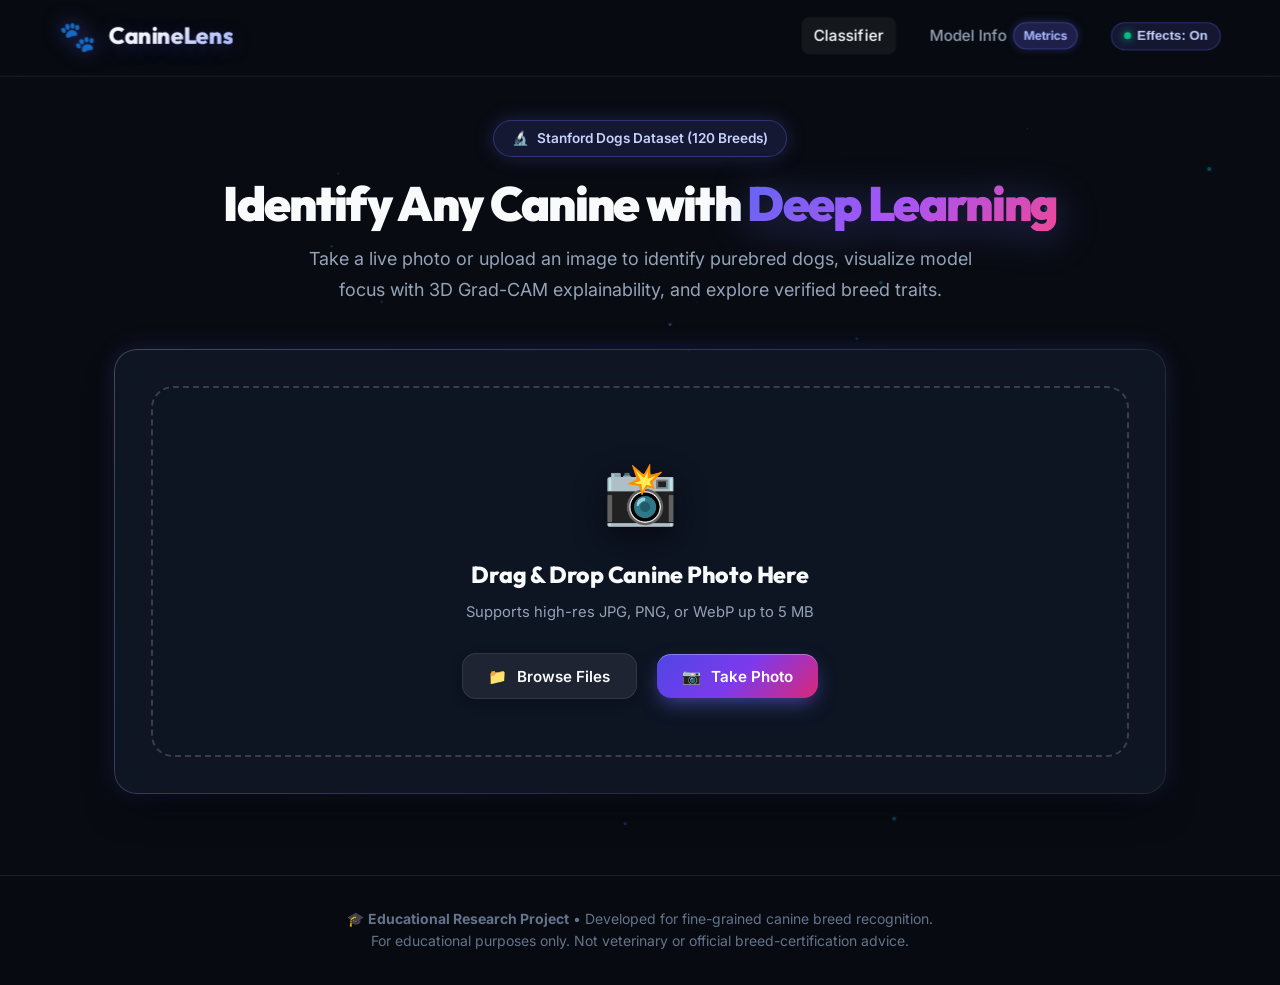
==== index.html @ 63f66c31 "Deploy GitHub Pages web app: add root index.html, .nojekyll, client-side AI engine, and model artifa" ====
<!DOCTYPE html>
<html lang="en">
<head>
  <meta charset="UTF-8">
  <meta name="viewport" content="width=device-width, initial-scale=1.0">
  <title>CanineLens | Dog Breed Detection &amp; Explainability System</title>
  <meta name="description" content="College deep learning research project: identify 120 dog breeds using EfficientNetB0 transfer learning with Grad-CAM explainability and breed trait profiles.">
  <link rel="stylesheet" href="static/css/style.css">
  <!-- FX HOOK: 3D Mascot & Sensory FX Stylesheet -->
  <link rel="stylesheet" href="static/css/fx.css">
  <link rel="icon" href="data:image/svg+xml,<svg xmlns=%22http://www.w3.org/2000/svg%22 viewBox=%220%22%20y=%220%22%20width=%22100%22%20height=%22100%22><text%20y=%22.9em%22%20font-size=%2290%22>🐕</text></svg>">
</head>
<body>

  <!-- Interactive 3D Background Canvas -->
  <canvas id="bgCanvas3D"></canvas>

  <!-- Demo Mode Banner (Dynamically injected if model is missing) -->
  <div id="demoBanner" class="demo-banner" style="display: none;" role="alert">
    <span>⚠️</span>
    <span id="demoBannerText">DEMO MODE ACTIVE: Trained model file is missing. Showing simulated benchmark responses.</span>
  </div>

  <!-- Header -->
  <header class="site-header">
    <div class="header-container">
      <a href="./" class="brand-link" aria-label="CanineLens Home">
        <span class="brand-icon" aria-hidden="true">🐾</span>
        <span class="brand-title">CanineLens</span>
      </a>
      <nav class="nav-links" aria-label="Main Navigation">
        <a href="./" class="nav-item active" aria-current="page">Classifier</a>
        <a href="info.html" class="nav-item">
          <span>Model Info</span>
          <span class="nav-badge">Metrics</span>
        </a>
        <!-- FX HOOK: Master Effects Toggle Button -->
        <button type="button" id="fxToggleBtn" class="fx-toggle-btn" aria-label="Toggle sensory effects on or off">
          <span class="fx-indicator-dot"></span>
          <span>Effects: On</span>
        </button>
      </nav>
    </div>
  </header>

  <!-- Main Content -->
  <main class="main-content">

    <!-- Hero Title with 3D Float -->
    <section class="hero-section">
      <div class="hero-pill">
        <span>🔬</span>
        <span>Stanford Dogs Dataset (120 Breeds)</span>
      </div>
      <h1 class="hero-title">
        Identify Any Canine with <span class="gradient-text">Deep Learning</span>
      </h1>
      <p class="hero-desc">
        Take a live photo or upload an image to identify purebred dogs, visualize model focus with 3D Grad-CAM explainability, and explore verified breed traits.
      </p>
    </section>

    <!-- Upload & Interactive Card with 3D Tilt -->
    <section class="glass-card upload-grid" aria-labelledby="uploadHeading">
      <h2 id="uploadHeading" class="sr-only" style="display: none;">Upload Image</h2>
      
      <!-- Drag & Drop Zone -->
      <div id="dropzone" class="dropzone-container" tabindex="0" role="button" aria-label="Upload dog photo dropzone">
        <div class="dropzone-icon" aria-hidden="true">📸</div>
        <h3 class="dropzone-title">Drag &amp; Drop Canine Photo Here</h3>
        <p class="dropzone-hint">Supports high-res JPG, PNG, or WebP up to 5 MB</p>
        
        <div class="upload-actions">
          <button type="button" id="browseBtn" class="btn btn-secondary" aria-label="Browse files on device">
            <span>📁</span>
            <span>Browse Files</span>
          </button>
          
          <button type="button" id="cameraBtn" class="btn btn-primary btn-3d-pulse" aria-label="Open Camera to Take Photo">
            <span>📷</span>
            <span>Take Photo</span>
          </button>
        </div>

        <!-- Hidden File Inputs -->
        <input type="file" id="fileInput" accept="image/jpeg,image/png,image/webp" style="display: none;">
        <input type="file" id="cameraInput" accept="image/jpeg,image/png,image/webp" capture="environment" style="display: none;">
      </div>

      <!-- Preview & Submission Panel -->
      <div id="previewPanel" class="preview-panel">
        <div class="preview-content">
          <div class="preview-img-wrapper">
            <img id="previewImg" src="" alt="Selected dog image preview">
          </div>
          <div class="preview-meta">
            <div id="previewName" class="preview-filename">image.jpg</div>
            <div id="previewSize" class="preview-filesize">0 KB</div>
            <button type="button" id="clearBtn" class="btn btn-secondary btn-sm" aria-label="Remove image">
              <span>✕</span>
              <span>Remove</span>
            </button>
          </div>
        </div>

        <div class="options-strip">
          <!-- Grad-CAM Toggle -->
          <label class="toggle-wrapper" title="Generates Gradient-weighted Class Activation Map overlay to interpret model decision">
            <input type="checkbox" id="gradcamToggle" class="toggle-input">
            <span class="toggle-switch"></span>
            <span class="toggle-label">🔍 Show what the model looked at (Grad-CAM)</span>
          </label>

          <!-- Submit Button -->
          <button type="button" id="predictBtn" class="btn btn-primary" aria-label="Classify Dog Breed">
            <span>⚡</span>
            <span>Identify Breed</span>
          </button>
        </div>
      </div>

      <!-- 3D Holographic AI Scanner & Loading State -->
      <div id="loadingIndicator" class="loading-indicator" role="status" aria-live="polite">
        <div class="scanner-3d-box">
          <div class="scanner-3d-ring"></div>
          <div class="scanner-3d-ring-inner"></div>
          <div class="scanner-3d-laser"></div>
          <div class="scanner-3d-icon">🐕</div>
        </div>
        <div id="loadingStatusText" class="loading-text">Analyzing canine features...</div>
        <p id="loadingSubtext" class="loading-subtext">Running MobileNetV2 gatekeeper &amp; EfficientNetB0 classification</p>
      </div>

    </section>

    <!-- Results Section with 3D Depth -->
    <section id="resultsSection" class="results-container" aria-labelledby="resultsHeading">
      <h2 id="resultsHeading" class="sr-only" style="display: none;">Classification Results</h2>

      <!-- FX HOOK: Interactive 3D Mascot & Talking Dog Assistant -->
      <div id="mascotWrapper" class="mascot-wrapper" style="display: none;">
        <div class="mascot-card glass-card">
          <div class="mascot-card-header">
            <span class="mascot-status-pill"><span class="mascot-dot"></span> CanineLens AI Companion</span>
            <span class="mascot-disclaimer-badge">Illustrative mascot, not an exact breed model</span>
          </div>
          
          <div class="mascot-body-layout">
            <!-- 3D Mascot Canvas Container -->
            <div id="dog3dContainer" class="dog3d-container"></div>
            
            <!-- Speech Bubble & Narration Controls -->
            <div id="speechBubble" class="speech-bubble" style="display: none;">
              <div class="speech-bubble-tail"></div>
              <div class="speech-bubble-header">
                <span class="speech-speaker-name">🐾 Buddy (AI Pup)</span>
                <div class="speech-controls">
                  <button type="button" id="speechReplayBtn" class="speech-btn" title="Replay voice narration" aria-label="Replay voice narration">🔄 Replay</button>
                  <button type="button" id="speechMuteBtn" class="speech-btn" title="Toggle voice mute" aria-label="Toggle voice mute">🔊 Mute</button>
                  <button type="button" id="speechStopBtn" class="speech-btn" title="Stop speaking" aria-label="Stop speaking">⏹️ Stop</button>
                </div>
              </div>
              <div id="speechCaption" class="speech-caption" aria-live="polite"></div>
            </div>
          </div>
        </div>
      </div>

      <!-- Not a Dog Rejection Alert -->
      <div id="notDogAlert" class="alert-box alert-danger" style="display: none;" role="alert">
        <div class="alert-icon">⚠️</div>
        <div>
          <strong>This doesn't look like a dog.</strong>
          <p id="notDogDesc">Our ImageNet canine filter did not detect sufficient canine anatomical features in this image. Please upload a clear photo of a dog.</p>
        </div>
      </div>

      <!-- Low Confidence Mixed Breed Alert -->
      <div id="lowConfidenceAlert" class="alert-box alert-warning" style="display: none;" role="alert">
        <div class="alert-icon">ℹ️</div>
        <div>
          <strong>Not sure, this may be a mixed breed.</strong>
          <p id="lowConfidenceDesc">The top predicted confidence is below 50%. Note that this model is trained on purebred dogs from the Stanford Dogs dataset.</p>
        </div>
      </div>

      <!-- Main Showcase Card with 3D Tilt -->
      <div id="showcaseCard" class="glass-card showcase-card" style="display: none;">
        <!-- Left: Image View (Original vs Grad-CAM) -->
        <div class="showcase-image-col">
          <div class="main-image-frame">
            <img id="resultMainImage" src="" alt="Predicted dog breed view">
          </div>
          <div id="imageSwitchTabs" class="image-switch-tabs" style="display: none;">
            <button type="button" id="tabOriginal" class="tab-btn active">Original Photo</button>
            <button type="button" id="tabGradcam" class="tab-btn">Model Focus (Grad-CAM)</button>
          </div>
        </div>

        <!-- Right: Breed Breakdown -->
        <div class="showcase-details-col">
          <div class="breed-badge-group">
            <span class="rank-badge">Top-1 Prediction</span>
            <span id="topConfidenceBadge" class="confidence-badge">95.4% Confidence</span>
          </div>

          <h2 id="topBreedName" class="top-breed-name">Chihuahua</h2>
          <div id="breedOriginPill" class="breed-origin-pill">
            <span>📍 Origin:</span>
            <span id="breedOriginText">Mexico</span>
          </div>

          <!-- Top-3 Candidate Probabilities -->
          <div class="candidates-block">
            <h3 class="candidates-title">Candidate Probability Distribution</h3>
            <div id="candidatesList">
              <!-- Dynamically rendered candidate rows -->
            </div>
          </div>
        </div>
      </div>

      <!-- Trait Card -->
      <div id="traitsCard" class="glass-card traits-card" style="display: none;">
        <h3 class="section-heading">
          <span>📋</span>
          <span>Verified Breed Trait Profile</span>
        </h3>

        <div class="traits-grid">
          <div class="trait-item">
            <div class="trait-label">Size Category</div>
            <div id="traitSize" class="trait-value">-</div>
          </div>
          <div class="trait-item">
            <div class="trait-label">Weight Range</div>
            <div id="traitWeight" class="trait-value">-</div>
          </div>
          <div class="trait-item">
            <div class="trait-label">Height Range</div>
            <div id="traitHeight" class="trait-value">-</div>
          </div>
          <div class="trait-item">
            <div class="trait-label">Lifespan Expectancy</div>
            <div id="traitLifespan" class="trait-value">-</div>
          </div>
          <div class="trait-item">
            <div class="trait-label">Energy Level</div>
            <div id="traitEnergy" class="trait-value">-</div>
          </div>
          <div class="trait-item">
            <div class="trait-label">Grooming Needs</div>
            <div id="traitGrooming" class="trait-value">-</div>
          </div>
          <div class="trait-item">
            <div class="trait-label">Good with Children</div>
            <div id="traitKids" class="trait-value">-</div>
          </div>
          <div class="trait-item" style="grid-column: 1 / -1;">
            <div class="trait-label">Temperament</div>
            <div id="traitTemperament" class="temperament-tags">
              <!-- Dynamic tags -->
            </div>
          </div>
        </div>

        <div id="traitDescription" class="trait-description">
          <!-- Description text -->
        </div>
      </div>

    </section>

  </main>

  <!-- Interactive 3D Camera Capture Modal -->
  <div id="cameraModal" class="camera-modal" style="display: none;" role="dialog" aria-modal="true" aria-labelledby="cameraModalTitle">
    <div class="camera-modal-backdrop" id="cameraBackdrop"></div>
    <div class="camera-modal-card">
      <div class="camera-modal-header">
        <div class="camera-title-badge">
          <span class="live-pulse"></span>
          <h3 id="cameraModalTitle">Live Canine Camera</h3>
        </div>
        <button type="button" id="closeCameraBtn" class="camera-close-btn" aria-label="Close camera">✕</button>
      </div>
      
      <div class="camera-viewport-wrapper">
        <video id="cameraVideo" autoplay playsinline muted></video>
        <canvas id="cameraCanvas" style="display: none;"></canvas>
        
        <!-- 3D Holographic Viewfinder Overlay -->
        <div class="camera-hud-overlay">
          <div class="hud-corner top-left"></div>
          <div class="hud-corner top-right"></div>
          <div class="hud-corner bottom-left"></div>
          <div class="hud-corner bottom-right"></div>
          <div class="hud-reticle">
            <div class="reticle-ring"></div>
            <div class="reticle-dot"></div>
          </div>
          <div class="hud-scanline"></div>
          <div class="hud-status">AI CANINE SCANNER &bull; READY</div>
        </div>
      </div>

      <div class="camera-controls">
        <button type="button" id="switchCameraBtn" class="btn btn-secondary" style="display: none;">
          <span>🔄</span>
          <span>Flip Camera</span>
        </button>
        <button type="button" id="capturePhotoBtn" class="btn btn-primary btn-3d-pulse">
          <span>📸</span>
          <span>Capture Dog Photo</span>
        </button>
        <button type="button" id="cancelCameraBtn" class="btn btn-secondary">
          <span>Cancel</span>
        </button>
      </div>

      <div id="cameraErrorMessage" class="camera-error-msg" style="display: none;"></div>
    </div>
  </div>

  <!-- Footer -->
  <footer class="site-footer">
    <p class="footer-disclaimer">
      🎓 <strong>Educational Research Project</strong> &bull; Developed for fine-grained canine breed recognition.<br>
      For educational purposes only. Not veterinary or official breed-certification advice.
    </p>
  </footer>

  <!-- FX HOOK: Three.js Offline 3D Engine & Loaders -->
  <script src="static/vendor/three.min.js"></script>
  <script src="static/vendor/GLTFLoader.js"></script>
  
  <!-- FX HOOK: 3D Mascot, Speech Narration & Master Controller -->
  <script src="static/js/dog3d.js"></script>
  <script src="static/js/speech.js"></script>
  <script src="static/js/fx.js"></script>

  <!-- Baseline Core Application -->
  <script src="static/js/app.js"></script>
</body>
</html>
---- static/css/style.css ----
/* ==============================================================================
   Dog Breed Detection System - Modern 3D Design System & Stylesheet
   ============================================================================== */

@import url('https://fonts.googleapis.com/css2?family=Outfit:wght@400;500;600;700;800;900&family=Inter:wght@300;400;500;600;700&family=JetBrains+Mono:wght@400;600&display=swap');

:root {
  --font-heading: 'Outfit', sans-serif;
  --font-body: 'Inter', sans-serif;
  --font-mono: 'JetBrains Mono', monospace;

  /* Colors */
  --bg-primary: #080b11;
  --bg-secondary: #0f1523;
  --bg-card: rgba(18, 26, 42, 0.75);
  --bg-card-hover: rgba(26, 37, 58, 0.9);
  --border-color: rgba(255, 255, 255, 0.09);
  --border-glow: rgba(99, 102, 241, 0.4);

  --accent-primary: #6366f1;
  --accent-primary-hover: #4f46e5;
  --accent-secondary: #06b6d4;
  --accent-gradient: linear-gradient(135deg, #6366f1 0%, #a855f7 50%, #ec4899 100%);
  --accent-gradient-3d: linear-gradient(135deg, #4f46e5 0%, #7c3aed 50%, #db2777 100%);
  --accent-cyan-glow: rgba(6, 182, 212, 0.5);
  --accent-emerald: #10b981;
  --accent-amber: #f59e0b;
  --accent-rose: #f43f5e;

  --text-main: #f8fafc;
  --text-muted: #94a3b8;
  --text-dim: #64748b;

  /* Radius & 3D Shadows */
  --radius-sm: 8px;
  --radius-md: 14px;
  --radius-lg: 22px;
  --radius-full: 9999px;

  --shadow-sm: 0 4px 12px rgba(0, 0, 0, 0.4);
  --shadow-md: 0 12px 30px rgba(0, 0, 0, 0.5);
  --shadow-lg: 0 20px 50px rgba(0, 0, 0, 0.6);
  --shadow-3d: 0 20px 40px -15px rgba(0, 0, 0, 0.7), 0 0 25px rgba(99, 102, 241, 0.2);
  --shadow-glow: 0 0 35px rgba(99, 102, 241, 0.35);

  --perspective-3d: 1200px;
}

/* Base Reset */
*, *::before, *::after {
  box-sizing: border-box;
  margin: 0;
  padding: 0;
}

body {
  font-family: var(--font-body);
  background-color: var(--bg-primary);
  color: var(--text-main);
  min-height: 100vh;
  display: flex;
  flex-direction: column;
  line-height: 1.6;
  overflow-x: hidden;
  position: relative;
  perspective: var(--perspective-3d);
}

/* 3D Interactive Canvas in Background */
#bgCanvas3D {
  position: fixed;
  top: 0;
  left: 0;
  width: 100vw;
  height: 100vh;
  pointer-events: none;
  z-index: 0;
  opacity: 0.65;
}

/* Header & Navigation */
header.site-header {
  border-bottom: 1px solid var(--border-color);
  background: rgba(8, 11, 17, 0.85);
  backdrop-filter: blur(16px);
  position: sticky;
  top: 0;
  z-index: 50;
  transform: translateZ(10px);
}

.header-container {
  max-width: 1200px;
  margin: 0 auto;
  padding: 1rem 1.5rem;
  display: flex;
  align-items: center;
  justify-content: space-between;
}

.brand-link {
  display: flex;
  align-items: center;
  gap: 0.75rem;
  text-decoration: none;
  color: var(--text-main);
  transition: transform 0.3s cubic-bezier(0.34, 1.56, 0.64, 1);
}

.brand-link:hover {
  transform: scale(1.04) translateZ(5px);
}

.brand-icon {
  font-size: 1.85rem;
  filter: drop-shadow(0 0 10px rgba(99, 102, 241, 0.6));
  animation: pawWiggle 4s ease-in-out infinite;
}

@keyframes pawWiggle {
  0%, 100% { transform: rotate(0deg); }
  25% { transform: rotate(-8deg); }
  75% { transform: rotate(8deg); }
}

.brand-title {
  font-family: var(--font-heading);
  font-size: 1.45rem;
  font-weight: 800;
  letter-spacing: -0.02em;
  background: linear-gradient(135deg, #ffffff 40%, #a5b4fc 100%);
  -webkit-background-clip: text;
  -webkit-text-fill-color: transparent;
  text-shadow: 0 4px 20px rgba(99, 102, 241, 0.3);
}

.nav-links {
  display: flex;
  align-items: center;
  gap: 1.25rem;
}

.nav-item {
  color: var(--text-muted);
  text-decoration: none;
  font-weight: 500;
  font-size: 0.95rem;
  transition: all 0.2s ease;
  display: flex;
  align-items: center;
  gap: 0.4rem;
  padding: 0.4rem 0.8rem;
  border-radius: var(--radius-sm);
}

.nav-item:hover, .nav-item.active {
  color: #ffffff;
  background: rgba(255, 255, 255, 0.05);
}

.nav-badge {
  background: rgba(99, 102, 241, 0.25);
  color: #a5b4fc;
  padding: 0.2rem 0.55rem;
  border-radius: var(--radius-full);
  font-size: 0.75rem;
  font-weight: 700;
  border: 1px solid rgba(99, 102, 241, 0.4);
  box-shadow: 0 0 10px rgba(99, 102, 241, 0.3);
}

/* Banner Alert for Demo Mode */
.demo-banner {
  background: linear-gradient(90deg, #b45309, #d97706);
  color: #ffffff;
  padding: 0.65rem 1rem;
  text-align: center;
  font-weight: 600;
  font-size: 0.9rem;
  display: flex;
  align-items: center;
  justify-content: center;
  gap: 0.5rem;
  z-index: 45;
}

/* Main Container Layout */
main.main-content {
  flex: 1;
  max-width: 1100px;
  margin: 0 auto;
  padding: 2.5rem 1.5rem;
  width: 100%;
  position: relative;
  z-index: 1;
}

/* Hero Section with 3D Depth */
.hero-section {
  text-align: center;
  margin-bottom: 2.75rem;
  transform-style: preserve-3d;
}

.hero-pill {
  display: inline-flex;
  align-items: center;
  gap: 0.5rem;
  padding: 0.4rem 1.1rem;
  background: rgba(99, 102, 241, 0.15);
  border: 1px solid rgba(99, 102, 241, 0.35);
  border-radius: var(--radius-full);
  font-size: 0.85rem;
  font-weight: 600;
  color: #c7d2fe;
  margin-bottom: 1.25rem;
  box-shadow: 0 0 20px rgba(99, 102, 241, 0.25);
  transform: translateZ(20px);
  animation: heroFloat 4s ease-in-out infinite;
}

@keyframes heroFloat {
  0%, 100% { transform: translateY(0) translateZ(20px); }
  50% { transform: translateY(-5px) translateZ(25px); }
}

.hero-title {
  font-family: var(--font-heading);
  font-size: 3rem;
  font-weight: 900;
  letter-spacing: -0.035em;
  line-height: 1.12;
  margin-bottom: 0.85rem;
  transform: translateZ(30px);
}

.hero-title .gradient-text {
  background: var(--accent-gradient);
  -webkit-background-clip: text;
  -webkit-text-fill-color: transparent;
  display: inline-block;
  filter: drop-shadow(0 6px 20px rgba(99, 102, 241, 0.4));
}

.hero-desc {
  color: var(--text-muted);
  font-size: 1.125rem;
  max-width: 680px;
  margin: 0 auto;
  line-height: 1.7;
  transform: translateZ(15px);
}

/* 3D Glassmorphism Cards with Perspective Tilt */
.glass-card {
  background: var(--bg-card);
  backdrop-filter: blur(20px);
  -webkit-backdrop-filter: blur(20px);
  border: 1px solid var(--border-color);
  border-radius: var(--radius-lg);
  padding: 2.25rem;
  box-shadow: var(--shadow-3d);
  transition: transform 0.2s cubic-bezier(0.2, 0, 0.2, 1), box-shadow 0.25s ease, border-color 0.25s ease;
  transform-style: preserve-3d;
  will-change: transform;
  position: relative;
}

.glass-card::before {
  content: '';
  position: absolute;
  inset: -1px;
  border-radius: calc(var(--radius-lg) + 1px);
  padding: 1px;
  background: linear-gradient(135deg, rgba(255, 255, 255, 0.15), rgba(99, 102, 241, 0.25), transparent 70%);
  -webkit-mask: linear-gradient(#fff 0 0) content-box, linear-gradient(#fff 0 0);
  -webkit-mask-composite: xor;
  mask-composite: exclude;
  pointer-events: none;
}

.glass-card:hover {
  border-color: rgba(99, 102, 241, 0.35);
  box-shadow: 0 25px 50px -10px rgba(0, 0, 0, 0.8), 0 0 35px rgba(99, 102, 241, 0.3);
}

/* Upload Interface */
.upload-grid {
  display: grid;
  grid-template-columns: 1fr;
  gap: 2rem;
  margin-bottom: 2.5rem;
}

.dropzone-container {
  position: relative;
  border: 2px dashed rgba(255, 255, 255, 0.18);
  border-radius: var(--radius-lg);
  padding: 3.5rem 1.5rem;
  text-align: center;
  cursor: pointer;
  background: rgba(15, 21, 35, 0.55);
  transition: all 0.3s cubic-bezier(0.34, 1.56, 0.64, 1);
  transform-style: preserve-3d;
}

.dropzone-container:hover, .dropzone-container.drag-over {
  border-color: var(--accent-primary);
  background: rgba(99, 102, 241, 0.1);
  box-shadow: 0 0 40px rgba(99, 102, 241, 0.35), inset 0 0 30px rgba(99, 102, 241, 0.08);
  transform: translateY(-4px) scale(1.01);
}

.dropzone-icon {
  font-size: 3.75rem;
  margin-bottom: 1rem;
  display: inline-block;
  animation: float3DIcon 3.5s ease-in-out infinite;
  filter: drop-shadow(0 10px 15px rgba(0, 0, 0, 0.5));
}

@keyframes float3DIcon {
  0%, 100% { transform: translateY(0) rotate(0deg) translateZ(10px); }
  50% { transform: translateY(-8px) rotate(4deg) translateZ(25px); }
}

.dropzone-title {
  font-family: var(--font-heading);
  font-size: 1.45rem;
  font-weight: 800;
  margin-bottom: 0.5rem;
  letter-spacing: -0.01em;
}

.dropzone-hint {
  color: var(--text-muted);
  font-size: 0.925rem;
  margin-bottom: 1.75rem;
}

.upload-actions {
  display: flex;
  align-items: center;
  justify-content: center;
  gap: 1.25rem;
  flex-wrap: wrap;
}

/* 3D Button Styles with Real Depth */
.btn {
  font-family: var(--font-body);
  font-size: 0.95rem;
  font-weight: 600;
  padding: 0.8rem 1.6rem;
  border-radius: var(--radius-md);
  border: none;
  cursor: pointer;
  display: inline-flex;
  align-items: center;
  gap: 0.6rem;
  transition: all 0.2s cubic-bezier(0.34, 1.56, 0.64, 1);
  text-decoration: none;
  position: relative;
  user-select: none;
  transform-style: preserve-3d;
}

.btn:active {
  transform: translateY(2px) scale(0.97);
}

.btn:focus-visible {
  outline: 2px solid var(--accent-primary);
  outline-offset: 3px;
}

.btn-primary {
  background: var(--accent-gradient-3d);
  color: #ffffff;
  box-shadow: 0 8px 20px -4px rgba(99, 102, 241, 0.6), inset 0 1px 0 rgba(255, 255, 255, 0.3);
}

.btn-primary:hover {
  transform: translateY(-3px) translateZ(5px);
  box-shadow: 0 12px 28px -4px rgba(99, 102, 241, 0.75), inset 0 1px 0 rgba(255, 255, 255, 0.4);
}

.btn-secondary {
  background: rgba(255, 255, 255, 0.07);
  color: var(--text-main);
  border: 1px solid var(--border-color);
  box-shadow: 0 4px 12px rgba(0, 0, 0, 0.2);
}

.btn-secondary:hover {
  background: rgba(255, 255, 255, 0.13);
  border-color: rgba(255, 255, 255, 0.2);
  transform: translateY(-2px) translateZ(5px);
}

.btn-sm {
  padding: 0.45rem 0.95rem;
  font-size: 0.825rem;
}

/* 3D Pulse for Capture Button */
.btn-3d-pulse {
  animation: pulse3D 2s infinite;
}

@keyframes pulse3D {
  0%, 100% { box-shadow: 0 0 0 0 rgba(99, 102, 241, 0.5); }
  50% { box-shadow: 0 0 0 12px rgba(99, 102, 241, 0); }
}

/* Image Preview & Options Panel */
.preview-panel {
  display: none;
  margin-top: 1.5rem;
  background: rgba(15, 22, 36, 0.9);
  border-radius: var(--radius-md);
  padding: 1.5rem;
  border: 1px solid var(--border-color);
  box-shadow: var(--shadow-md);
  animation: previewSlideUp 0.35s cubic-bezier(0.34, 1.56, 0.64, 1);
}

@keyframes previewSlideUp {
  from { opacity: 0; transform: translateY(15px) scale(0.98); }
  to { opacity: 1; transform: translateY(0) scale(1); }
}

.preview-content {
  display: flex;
  gap: 1.5rem;
  align-items: center;
  flex-wrap: wrap;
}

.preview-img-wrapper {
  width: 130px;
  height: 130px;
  border-radius: var(--radius-md);
  overflow: hidden;
  border: 2px solid rgba(99, 102, 241, 0.4);
  flex-shrink: 0;
  position: relative;
  box-shadow: 0 8px 20px rgba(0, 0, 0, 0.5);
}

.preview-img-wrapper img {
  width: 100%;
  height: 100%;
  object-fit: cover;
  transition: transform 0.4s ease;
}

.preview-img-wrapper:hover img {
  transform: scale(1.08);
}

.preview-meta {
  flex: 1;
  min-width: 200px;
}

.preview-filename {
  font-weight: 700;
  font-size: 1.1rem;
  margin-bottom: 0.35rem;
  word-break: break-all;
  color: #ffffff;
}

.preview-filesize {
  font-size: 0.875rem;
  color: var(--text-muted);
  margin-bottom: 0.85rem;
}

.options-strip {
  display: flex;
  align-items: center;
  justify-content: space-between;
  margin-top: 1.5rem;
  padding-top: 1.25rem;
  border-top: 1px solid var(--border-color);
  flex-wrap: wrap;
  gap: 1rem;
}

/* Grad-CAM Toggle Switch */
.toggle-wrapper {
  display: flex;
  align-items: center;
  gap: 0.75rem;
  cursor: pointer;
  user-select: none;
}

.toggle-switch {
  position: relative;
  width: 48px;
  height: 26px;
  background: rgba(255, 255, 255, 0.15);
  border-radius: var(--radius-full);
  transition: background 0.3s ease;
  box-shadow: inset 0 2px 4px rgba(0, 0, 0, 0.4);
}

.toggle-switch::after {
  content: '';
  position: absolute;
  top: 3px;
  left: 3px;
  width: 20px;
  height: 20px;
  background: #ffffff;
  border-radius: 50%;
  transition: transform 0.3s cubic-bezier(0.34, 1.56, 0.64, 1);
  box-shadow: 0 2px 6px rgba(0, 0, 0, 0.4);
}

.toggle-input {
  display: none;
}

.toggle-input:checked + .toggle-switch {
  background: linear-gradient(135deg, #6366f1, #a855f7);
  box-shadow: 0 0 15px rgba(99, 102, 241, 0.5);
}

.toggle-input:checked + .toggle-switch::after {
  transform: translateX(22px);
}

.toggle-label {
  font-size: 0.925rem;
  font-weight: 600;
  color: #e2e8f0;
}

/* ==============================================================================
   3D Holographic AI Scanner & Loading State
   ============================================================================== */
.loading-indicator {
  display: none;
  text-align: center;
  padding: 3.5rem 1.5rem;
  perspective: 800px;
}

.scanner-3d-box {
  width: 140px;
  height: 140px;
  margin: 0 auto 1.75rem;
  position: relative;
  transform-style: preserve-3d;
}

.scanner-3d-ring {
  position: absolute;
  inset: 0;
  border: 3px solid transparent;
  border-top-color: var(--accent-secondary);
  border-right-color: var(--accent-primary);
  border-radius: 50%;
  animation: rotateRing 1.4s linear infinite;
  filter: drop-shadow(0 0 10px rgba(6, 182, 212, 0.6));
}

.scanner-3d-ring-inner {
  position: absolute;
  inset: 20px;
  border: 2px dashed rgba(168, 85, 247, 0.7);
  border-radius: 50%;
  animation: rotateRingReverse 2s linear infinite;
}

@keyframes rotateRing {
  from { transform: rotate(0deg) rotateX(25deg); }
  to { transform: rotate(360deg) rotateX(25deg); }
}

@keyframes rotateRingReverse {
  from { transform: rotate(360deg) rotateY(25deg); }
  to { transform: rotate(0deg) rotateY(25deg); }
}

.scanner-3d-laser {
  position: absolute;
  left: 10px;
  right: 10px;
  height: 3px;
  background: linear-gradient(90deg, transparent, #06b6d4, #6366f1, transparent);
  box-shadow: 0 0 15px #06b6d4;
  animation: scan3DLaser 1.8s ease-in-out infinite alternate;
}

@keyframes scan3DLaser {
  0% { top: 15%; opacity: 0.4; }
  100% { top: 85%; opacity: 1; }
}

.scanner-3d-icon {
  position: absolute;
  top: 50%;
  left: 50%;
  transform: translate(-50%, -50%);
  font-size: 2.25rem;
  animation: pulseIcon 1.5s ease-in-out infinite;
}

@keyframes pulseIcon {
  0%, 100% { transform: translate(-50%, -50%) scale(0.9); opacity: 0.8; }
  50% { transform: translate(-50%, -50%) scale(1.15); opacity: 1; }
}

.loading-text {
  font-family: var(--font-heading);
  font-size: 1.35rem;
  font-weight: 800;
  margin-bottom: 0.5rem;
  letter-spacing: -0.01em;
}

.loading-subtext {
  color: var(--text-muted);
  font-size: 0.925rem;
}

/* Results Section */
.results-container {
  display: none;
  animation: fadeIn3D 0.5s cubic-bezier(0.2, 0, 0.2, 1) forwards;
}

@keyframes fadeIn3D {
  from { opacity: 0; transform: translateY(20px) rotateX(4deg); }
  to { opacity: 1; transform: translateY(0) rotateX(0deg); }
}

/* Alert Boxes */
.alert-box {
  padding: 1.15rem 1.35rem;
  border-radius: var(--radius-md);
  margin-bottom: 1.75rem;
  display: flex;
  align-items: flex-start;
  gap: 0.85rem;
  box-shadow: var(--shadow-sm);
}

.alert-warning {
  background: rgba(245, 158, 11, 0.12);
  border: 1px solid rgba(245, 158, 11, 0.35);
  color: #fbbf24;
}

.alert-danger {
  background: rgba(244, 63, 94, 0.12);
  border: 1px solid rgba(244, 63, 94, 0.35);
  color: #fb7185;
}

.alert-icon {
  font-size: 1.5rem;
  flex-shrink: 0;
}

/* Top Breed Showcase Card */
.showcase-card {
  display: grid;
  grid-template-columns: 1fr;
  gap: 2.25rem;
  margin-bottom: 2.25rem;
}

@media (min-width: 768px) {
  .showcase-card {
    grid-template-columns: 340px 1fr;
  }
}

.showcase-image-col {
  display: flex;
  flex-direction: column;
  gap: 1rem;
}

.main-image-frame {
  width: 100%;
  aspect-ratio: 1;
  border-radius: var(--radius-md);
  overflow: hidden;
  border: 2px solid rgba(99, 102, 241, 0.3);
  background: #000;
  position: relative;
  box-shadow: 0 12px 30px rgba(0, 0, 0, 0.6);
  transform-style: preserve-3d;
}

.main-image-frame img {
  width: 100%;
  height: 100%;
  object-fit: cover;
  transition: transform 0.4s ease;
}

.image-switch-tabs {
  display: flex;
  background: rgba(255, 255, 255, 0.06);
  border-radius: var(--radius-md);
  padding: 0.3rem;
  gap: 0.3rem;
  border: 1px solid var(--border-color);
}

.tab-btn {
  flex: 1;
  background: none;
  border: none;
  color: var(--text-muted);
  padding: 0.55rem;
  font-size: 0.85rem;
  font-weight: 700;
  border-radius: var(--radius-sm);
  cursor: pointer;
  transition: all 0.2s ease;
}

.tab-btn.active {
  background: var(--accent-gradient);
  color: #ffffff;
  box-shadow: 0 4px 12px rgba(99, 102, 241, 0.4);
}

.showcase-details-col {
  display: flex;
  flex-direction: column;
  justify-content: center;
}

.breed-badge-group {
  display: flex;
  align-items: center;
  gap: 0.6rem;
  margin-bottom: 0.85rem;
  flex-wrap: wrap;
}

.rank-badge {
  background: var(--accent-gradient);
  color: #ffffff;
  padding: 0.25rem 0.75rem;
  border-radius: var(--radius-full);
  font-size: 0.75rem;
  font-weight: 800;
  text-transform: uppercase;
  letter-spacing: 0.05em;
  box-shadow: 0 2px 8px rgba(99, 102, 241, 0.4);
}

.confidence-badge {
  background: rgba(16, 185, 129, 0.15);
  color: #34d399;
  border: 1px solid rgba(16, 185, 129, 0.35);
  padding: 0.25rem 0.75rem;
  border-radius: var(--radius-full);
  font-size: 0.825rem;
  font-weight: 700;
}

.top-breed-name {
  font-family: var(--font-heading);
  font-size: 2.5rem;
  font-weight: 900;
  letter-spacing: -0.025em;
  margin-bottom: 0.5rem;
  line-height: 1.15;
  background: linear-gradient(135deg, #ffffff 40%, #c7d2fe 100%);
  -webkit-background-clip: text;
  -webkit-text-fill-color: transparent;
}

.breed-origin-pill {
  color: var(--text-muted);
  font-size: 0.95rem;
  display: flex;
  align-items: center;
  gap: 0.4rem;
  margin-bottom: 1.5rem;
}

/* Candidates Breakdown with 3D Bars */
.candidates-block {
  margin-top: 1.25rem;
}

.candidates-title {
  font-size: 0.85rem;
  font-weight: 800;
  color: var(--text-muted);
  text-transform: uppercase;
  letter-spacing: 0.06em;
  margin-bottom: 0.85rem;
}

.candidate-row {
  margin-bottom: 0.85rem;
}

.candidate-header {
  display: flex;
  justify-content: space-between;
  font-size: 0.925rem;
  font-weight: 600;
  margin-bottom: 0.4rem;
}

.progress-bar-bg {
  height: 10px;
  background: rgba(255, 255, 255, 0.08);
  border-radius: var(--radius-full);
  overflow: hidden;
  box-shadow: inset 0 2px 4px rgba(0, 0, 0, 0.5);
}

.progress-bar-fill {
  height: 100%;
  border-radius: var(--radius-full);
  background: var(--accent-gradient);
  transition: width 0.7s cubic-bezier(0.34, 1.56, 0.64, 1);
  box-shadow: 0 0 10px rgba(99, 102, 241, 0.5);
}

/* Rich Trait Card */
.traits-card {
  margin-top: 2rem;
}

.section-heading {
  font-family: var(--font-heading);
  font-size: 1.6rem;
  font-weight: 800;
  margin-bottom: 1.5rem;
  display: flex;
  align-items: center;
  gap: 0.6rem;
  letter-spacing: -0.01em;
}

.traits-grid {
  display: grid;
  grid-template-columns: repeat(auto-fit, minmax(220px, 1fr));
  gap: 1.25rem;
  margin-bottom: 1.5rem;
}

.trait-item {
  background: rgba(255, 255, 255, 0.035);
  border: 1px solid var(--border-color);
  padding: 1.15rem;
  border-radius: var(--radius-md);
  transition: transform 0.2s ease, border-color 0.2s ease, box-shadow 0.2s ease;
}

.trait-item:hover {
  transform: translateY(-3px) translateZ(10px);
  border-color: rgba(99, 102, 241, 0.4);
  box-shadow: 0 8px 20px rgba(0, 0, 0, 0.4);
}

.trait-label {
  font-size: 0.8rem;
  color: var(--text-dim);
  text-transform: uppercase;
  letter-spacing: 0.05em;
  font-weight: 700;
  margin-bottom: 0.35rem;
}

.trait-value {
  font-size: 1.1rem;
  font-weight: 700;
  color: var(--text-main);
}

.temperament-tags {
  display: flex;
  flex-wrap: wrap;
  gap: 0.45rem;
  margin-top: 0.45rem;
}

.temperament-pill {
  background: rgba(99, 102, 241, 0.18);
  color: #c7d2fe;
  padding: 0.25rem 0.65rem;
  border-radius: var(--radius-full);
  font-size: 0.825rem;
  font-weight: 600;
  border: 1px solid rgba(99, 102, 241, 0.3);
}

.trait-description {
  margin-top: 1.5rem;
  padding: 1.35rem;
  background: rgba(255, 255, 255, 0.025);
  border-radius: var(--radius-md);
  border-left: 4px solid var(--accent-primary);
  font-size: 1rem;
  line-height: 1.7;
  color: #e2e8f0;
}

/* ==============================================================================
   LIVE CAMERA MODAL & 3D HUD VIEWFINDER
   ============================================================================== */
.camera-modal {
  position: fixed;
  inset: 0;
  z-index: 100;
  display: flex;
  align-items: center;
  justify-content: center;
  padding: 1.5rem;
}

.camera-modal-backdrop {
  position: absolute;
  inset: 0;
  background: rgba(4, 7, 12, 0.85);
  backdrop-filter: blur(12px);
  -webkit-backdrop-filter: blur(12px);
}

.camera-modal-card {
  position: relative;
  z-index: 101;
  width: 100%;
  max-width: 600px;
  background: rgba(16, 24, 40, 0.95);
  border: 1px solid rgba(99, 102, 241, 0.4);
  border-radius: var(--radius-lg);
  padding: 1.75rem;
  box-shadow: 0 25px 60px rgba(0, 0, 0, 0.8), 0 0 35px rgba(99, 102, 241, 0.3);
  animation: modal3DPop 0.3s cubic-bezier(0.34, 1.56, 0.64, 1);
}

@keyframes modal3DPop {
  from { opacity: 0; transform: scale(0.9) translateY(20px); }
  to { opacity: 1; transform: scale(1) translateY(0); }
}

.camera-modal-header {
  display: flex;
  align-items: center;
  justify-content: space-between;
  margin-bottom: 1.25rem;
}

.camera-title-badge {
  display: flex;
  align-items: center;
  gap: 0.65rem;
}

.camera-title-badge h3 {
  font-family: var(--font-heading);
  font-size: 1.35rem;
  font-weight: 800;
}

.live-pulse {
  width: 12px;
  height: 12px;
  background: var(--accent-rose);
  border-radius: 50%;
  box-shadow: 0 0 10px var(--accent-rose);
  animation: liveBlink 1.2s infinite;
}

@keyframes liveBlink {
  0%, 100% { opacity: 1; transform: scale(1); }
  50% { opacity: 0.4; transform: scale(0.85); }
}

.camera-close-btn {
  background: none;
  border: none;
  color: var(--text-muted);
  font-size: 1.5rem;
  cursor: pointer;
  padding: 0.25rem 0.5rem;
  border-radius: var(--radius-sm);
  transition: all 0.2s ease;
}

.camera-close-btn:hover {
  color: #ffffff;
  background: rgba(255, 255, 255, 0.1);
}

.camera-viewport-wrapper {
  position: relative;
  width: 100%;
  aspect-ratio: 4 / 3;
  background: #000;
  border-radius: var(--radius-md);
  overflow: hidden;
  border: 2px solid rgba(255, 255, 255, 0.1);
  box-shadow: inset 0 0 30px rgba(0, 0, 0, 0.8);
}

#cameraVideo {
  width: 100%;
  height: 100%;
  object-fit: cover;
}

/* 3D Holographic Viewfinder Overlay */
.camera-hud-overlay {
  position: absolute;
  inset: 0;
  pointer-events: none;
}

.hud-corner {
  position: absolute;
  width: 28px;
  height: 28px;
  border: 3px solid #06b6d4;
  filter: drop-shadow(0 0 8px #06b6d4);
}

.hud-corner.top-left { top: 16px; left: 16px; border-right: none; border-bottom: none; }
.hud-corner.top-right { top: 16px; right: 16px; border-left: none; border-bottom: none; }
.hud-corner.bottom-left { bottom: 16px; left: 16px; border-right: none; border-top: none; }
.hud-corner.bottom-right { bottom: 16px; right: 16px; border-left: none; border-top: none; }

.hud-reticle {
  position: absolute;
  top: 50%;
  left: 50%;
  transform: translate(-50%, -50%);
  width: 80px;
  height: 80px;
}

.reticle-ring {
  position: absolute;
  inset: 0;
  border: 2px dashed rgba(6, 182, 212, 0.6);
  border-radius: 50%;
  animation: rotateRing 6s linear infinite;
}

.reticle-dot {
  position: absolute;
  top: 50%;
  left: 50%;
  width: 6px;
  height: 6px;
  background: var(--accent-rose);
  border-radius: 50%;
  transform: translate(-50%, -50%);
  box-shadow: 0 0 8px var(--accent-rose);
}

.hud-scanline {
  position: absolute;
  left: 0;
  right: 0;
  height: 2px;
  background: linear-gradient(90deg, transparent, #06b6d4, transparent);
  animation: hudSweep 2.5s ease-in-out infinite alternate;
}

@keyframes hudSweep {
  0% { top: 5%; opacity: 0.3; }
  100% { top: 95%; opacity: 0.8; }
}

.hud-status {
  position: absolute;
  bottom: 12px;
  left: 50%;
  transform: translateX(-50%);
  font-family: var(--font-mono);
  font-size: 0.75rem;
  font-weight: 600;
  color: #06b6d4;
  letter-spacing: 0.1em;
  background: rgba(0, 0, 0, 0.6);
  padding: 0.2rem 0.6rem;
  border-radius: var(--radius-sm);
  border: 1px solid rgba(6, 182, 212, 0.3);
}

.camera-controls {
  display: flex;
  align-items: center;
  justify-content: center;
  gap: 1rem;
  margin-top: 1.5rem;
  flex-wrap: wrap;
}

.camera-error-msg {
  margin-top: 1rem;
  padding: 0.8rem;
  background: rgba(244, 63, 94, 0.15);
  border: 1px solid rgba(244, 63, 94, 0.4);
  color: #fb7185;
  border-radius: var(--radius-sm);
  font-size: 0.875rem;
  text-align: center;
}

/* ==============================================================================
   MODEL INFO PAGE STYLES
   ============================================================================== */
.metrics-grid {
  display: grid;
  grid-template-columns: repeat(auto-fit, minmax(220px, 1fr));
  gap: 1.5rem;
  margin-bottom: 2.5rem;
}

.stat-card {
  background: var(--bg-card);
  border: 1px solid var(--border-color);
  border-radius: var(--radius-md);
  padding: 1.75rem;
  text-align: center;
  transition: transform 0.2s ease, box-shadow 0.2s ease;
}

.stat-card:hover {
  transform: translateY(-4px) translateZ(10px);
  box-shadow: 0 15px 35px rgba(0, 0, 0, 0.5), 0 0 20px rgba(99, 102, 241, 0.25);
  border-color: rgba(99, 102, 241, 0.4);
}

.stat-number {
  font-family: var(--font-heading);
  font-size: 2.75rem;
  font-weight: 900;
  background: var(--accent-gradient);
  -webkit-background-clip: text;
  -webkit-text-fill-color: transparent;
  line-height: 1.1;
  margin-bottom: 0.5rem;
  filter: drop-shadow(0 4px 15px rgba(99, 102, 241, 0.3));
}

.stat-label {
  color: var(--text-muted);
  font-size: 0.925rem;
  font-weight: 600;
}

.comparison-table-wrapper {
  overflow-x: auto;
  margin: 1.5rem 0 2.5rem;
}

table.comparison-table {
  width: 100%;
  border-collapse: collapse;
  text-align: left;
}

table.comparison-table th, table.comparison-table td {
  padding: 1.1rem 1.35rem;
  border-bottom: 1px solid var(--border-color);
}

table.comparison-table th {
  background: rgba(255, 255, 255, 0.05);
  font-size: 0.85rem;
  text-transform: uppercase;
  color: var(--text-muted);
  font-weight: 800;
  letter-spacing: 0.05em;
}

table.comparison-table tr:hover td {
  background: rgba(255, 255, 255, 0.025);
}

.highlight-row {
  background: rgba(99, 102, 241, 0.1) !important;
  font-weight: 700;
}

/* Footer */
footer.site-footer {
  border-top: 1px solid var(--border-color);
  padding: 2rem 1.5rem;
  background: rgba(8, 11, 17, 0.95);
  margin-top: auto;
  text-align: center;
  position: relative;
  z-index: 10;
}

.footer-disclaimer {
  max-width: 700px;
  margin: 0 auto;
  color: var(--text-dim);
  font-size: 0.875rem;
  line-height: 1.6;
}

/* Mobile Responsiveness */
@media (max-width: 640px) {
  .hero-title {
    font-size: 2.15rem;
  }
  .glass-card {
    padding: 1.35rem;
  }
  .top-breed-name {
    font-size: 1.85rem;
  }
  .camera-modal {
    padding: 0.75rem;
  }
}
---- static/css/fx.css ----
/* ==========================================================================
   CanineLens - 3D Mascot, Speech & Sensory FX Styles
   ========================================================================== */

/* --- FX Toggle Button in Navigation --- */
.fx-toggle-btn {
  display: inline-flex;
  align-items: center;
  gap: 0.4rem;
  background: rgba(99, 102, 241, 0.15);
  border: 1px solid rgba(99, 102, 241, 0.35);
  color: #c7d2fe;
  padding: 0.35rem 0.75rem;
  border-radius: 9999px;
  font-size: 0.82rem;
  font-weight: 600;
  cursor: pointer;
  transition: all 0.25s cubic-bezier(0.4, 0, 0.2, 1);
  text-decoration: none;
}

.fx-toggle-btn:hover {
  background: rgba(99, 102, 241, 0.3);
  border-color: #818cf8;
  color: #ffffff;
  transform: translateY(-1px);
  box-shadow: 0 4px 12px rgba(99, 102, 241, 0.25);
}

.fx-toggle-btn.fx-off {
  background: rgba(148, 163, 184, 0.12);
  border-color: rgba(148, 163, 184, 0.3);
  color: #94a3b8;
}

.fx-indicator-dot {
  width: 7px;
  height: 7px;
  border-radius: 50%;
  background-color: #10b981;
  box-shadow: 0 0 8px #10b981;
  display: inline-block;
}

.fx-toggle-btn.fx-off .fx-indicator-dot {
  background-color: #ef4444;
  box-shadow: none;
}

/* --- Optional Background Video --- */
.bg-video-container {
  position: fixed;
  inset: 0;
  width: 100vw;
  height: 100vh;
  overflow: hidden;
  z-index: -2;
  pointer-events: none;
}

.bg-video-element {
  width: 100%;
  height: 100%;
  object-fit: cover;
  opacity: 0.18;
  filter: saturate(1.2) blur(2px);
}

/* --- Confetti Overlay Canvas --- */
#confettiCanvas {
  position: fixed;
  top: 0;
  left: 0;
  width: 100%;
  height: 100%;
  pointer-events: none;
  z-index: 9999;
}

/* --- Mascot Companion Section --- */
.mascot-wrapper {
  margin-bottom: 2rem;
  animation: mascotFadeIn 0.6s cubic-bezier(0.16, 1, 0.3, 1) forwards;
}

@keyframes mascotFadeIn {
  from {
    opacity: 0;
    transform: translateY(16px) scale(0.98);
  }
  to {
    opacity: 1;
    transform: translateY(0) scale(1);
  }
}

.mascot-card {
  background: linear-gradient(135deg, rgba(30, 41, 59, 0.82), rgba(15, 23, 42, 0.88));
  border: 1px solid rgba(99, 102, 241, 0.3);
  border-radius: 20px;
  padding: 1.5rem;
  box-shadow: 0 12px 36px -10px rgba(0, 0, 0, 0.5), 0 0 24px -6px rgba(99, 102, 241, 0.18);
  backdrop-filter: blur(16px);
  position: relative;
  overflow: hidden;
}

.mascot-card::before {
  content: "";
  position: absolute;
  top: 0;
  left: 0;
  right: 0;
  height: 2px;
  background: linear-gradient(90deg, transparent, #818cf8, #ec4899, transparent);
}

.mascot-card-header {
  display: flex;
  align-items: center;
  justify-content: space-between;
  flex-wrap: wrap;
  gap: 0.75rem;
  margin-bottom: 1.25rem;
  padding-bottom: 0.75rem;
  border-bottom: 1px solid rgba(255, 255, 255, 0.08);
}

.mascot-status-pill {
  display: inline-flex;
  align-items: center;
  gap: 0.5rem;
  font-size: 0.85rem;
  font-weight: 700;
  color: #f1f5f9;
  letter-spacing: 0.02em;
}

.mascot-dot {
  width: 8px;
  height: 8px;
  border-radius: 50%;
  background: #38bdf8;
  box-shadow: 0 0 10px #38bdf8;
  animation: pulseDot 2s infinite ease-in-out;
}

@keyframes pulseDot {
  0%, 100% { opacity: 1; transform: scale(1); }
  50% { opacity: 0.4; transform: scale(0.8); }
}

.mascot-disclaimer-badge {
  font-size: 0.75rem;
  color: #94a3b8;
  background: rgba(148, 163, 184, 0.1);
  padding: 0.2rem 0.6rem;
  border-radius: 9999px;
  border: 1px solid rgba(148, 163, 184, 0.18);
  font-style: italic;
}

/* Mascot Layout: 3D Canvas + Speech Bubble */
.mascot-body-layout {
  display: grid;
  grid-template-columns: 280px 1fr;
  gap: 1.75rem;
  align-items: center;
}

/* 3D Canvas Container */
.dog3d-container {
  width: 280px;
  height: 280px;
  margin: 0 auto;
  position: relative;
  border-radius: 16px;
  background: radial-gradient(circle at center, rgba(99, 102, 241, 0.12) 0%, transparent 70%);
  display: flex;
  align-items: center;
  justify-content: center;
  cursor: grab;
  touch-action: none;
}

.dog3d-container:active {
  cursor: grabbing;
}

.dog3d-container canvas {
  width: 100% !important;
  height: 100% !important;
  outline: none;
  border-radius: 16px;
}

/* --- Speech Bubble Styling --- */
.speech-bubble {
  position: relative;
  background: rgba(15, 23, 42, 0.85);
  border: 1px solid rgba(129, 140, 248, 0.35);
  border-radius: 18px;
  padding: 1.25rem 1.5rem;
  box-shadow: 0 8px 24px rgba(0, 0, 0, 0.3);
  backdrop-filter: blur(12px);
  animation: speechPop 0.4s cubic-bezier(0.34, 1.56, 0.64, 1);
}

@keyframes speechPop {
  from {
    opacity: 0;
    transform: scale(0.94) translateX(10px);
  }
  to {
    opacity: 1;
    transform: scale(1) translateX(0);
  }
}

/* Chat bubble arrow pointing to mascot */
.speech-bubble-tail {
  position: absolute;
  top: 50%;
  left: -12px;
  transform: translateY(-50%);
  width: 0;
  height: 0;
  border-top: 10px solid transparent;
  border-bottom: 10px solid transparent;
  border-right: 12px solid rgba(129, 140, 248, 0.35);
}

.speech-bubble-tail::after {
  content: "";
  position: absolute;
  top: -9px;
  left: 1px;
  width: 0;
  height: 0;
  border-top: 9px solid transparent;
  border-bottom: 9px solid transparent;
  border-right: 11px solid rgba(15, 23, 42, 0.95);
}

.speech-bubble-header {
  display: flex;
  align-items: center;
  justify-content: space-between;
  flex-wrap: wrap;
  gap: 0.5rem;
  margin-bottom: 0.75rem;
  padding-bottom: 0.5rem;
  border-bottom: 1px solid rgba(255, 255, 255, 0.08);
}

.speech-speaker-name {
  font-weight: 700;
  font-size: 0.95rem;
  color: #a5b4fc;
  display: flex;
  align-items: center;
  gap: 0.4rem;
}

.speech-controls {
  display: flex;
  align-items: center;
  gap: 0.4rem;
}

.speech-btn {
  background: rgba(255, 255, 255, 0.06);
  border: 1px solid rgba(255, 255, 255, 0.14);
  color: #e2e8f0;
  padding: 0.25rem 0.6rem;
  border-radius: 8px;
  font-size: 0.78rem;
  font-weight: 600;
  cursor: pointer;
  transition: all 0.2s ease;
  display: inline-flex;
  align-items: center;
  gap: 0.3rem;
}

.speech-btn:hover {
  background: rgba(99, 102, 241, 0.25);
  border-color: #818cf8;
  color: #ffffff;
  transform: translateY(-1px);
}

.speech-btn.active-muted {
  background: rgba(239, 68, 68, 0.2);
  border-color: rgba(239, 68, 68, 0.4);
  color: #fca5a5;
}

.speech-caption {
  font-size: 1.05rem;
  line-height: 1.6;
  color: #f8fafc;
  font-weight: 450;
  letter-spacing: 0.01em;
}

/* --- Mobile Responsiveness --- */
@media (max-width: 860px) {
  .mascot-body-layout {
    grid-template-columns: 1fr;
    gap: 1.25rem;
  }

  .dog3d-container {
    width: 220px;
    height: 220px;
  }

  .speech-bubble-tail {
    top: -12px;
    left: 50%;
    transform: translateX(-50%) rotate(90deg);
  }

  .speech-caption {
    font-size: 0.95rem;
  }
}

@media (max-width: 480px) {
  .mascot-card {
    padding: 1rem;
  }

  .mascot-card-header {
    flex-direction: column;
    align-items: flex-start;
  }

  .speech-controls {
    width: 100%;
    justify-content: flex-start;
  }

  .dog3d-container {
    width: 180px;
    height: 180px;
  }
}

/* --- Reduced Motion Accessibility --- */
@media (prefers-reduced-motion: reduce) {
  .mascot-wrapper {
    animation: none !important;
  }
  .speech-bubble {
    animation: none !important;
  }
  .mascot-dot {
    animation: none !important;
  }
  .bg-video-element {
    display: none !important;
  }
  #confettiCanvas {
    display: none !important;
  }
}
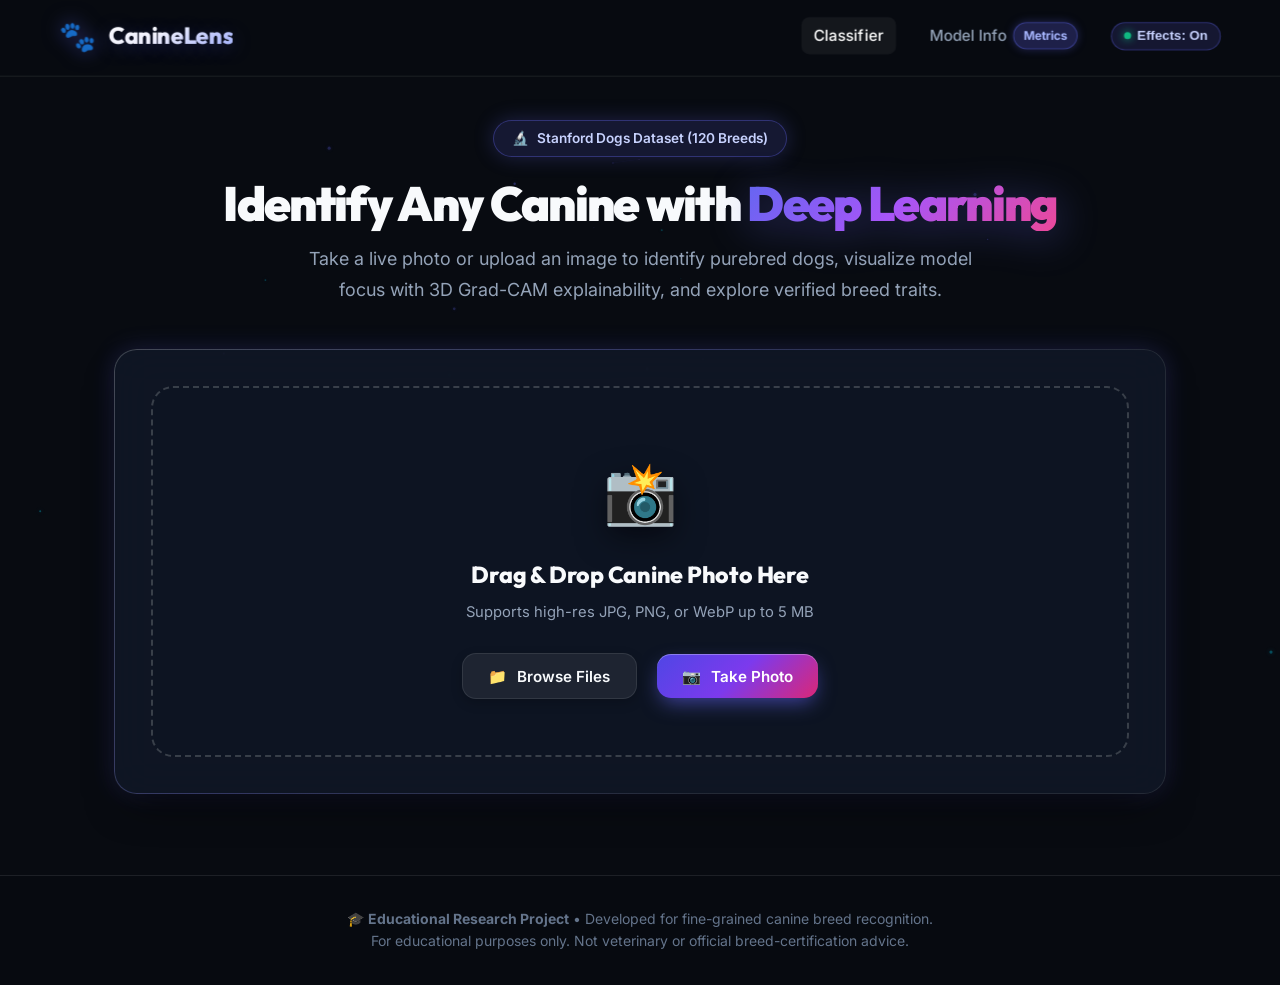
==== commit f2644e8a: "Fix gatekeeper: reject blank images and human faces/selfies with multi-layer detection and MobileNet" ====
--- a/index.html
+++ b/index.html
@@ -339,6 +339,10 @@
   <script src="static/js/speech.js"></script>
   <script src="static/js/fx.js"></script>
 
+  <!-- Real In-Browser AI Gatekeeper & Classifier (TensorFlow.js + MobileNet) -->
+  <script src="https://cdn.jsdelivr.net/npm/@tensorflow/tfjs@4.22.0/dist/tf.min.js"></script>
+  <script src="https://cdn.jsdelivr.net/npm/@tensorflow-models/mobilenet@2.1.1/dist/mobilenet.min.js"></script>
+
   <!-- Baseline Core Application -->
   <script src="static/js/app.js"></script>
 </body>
